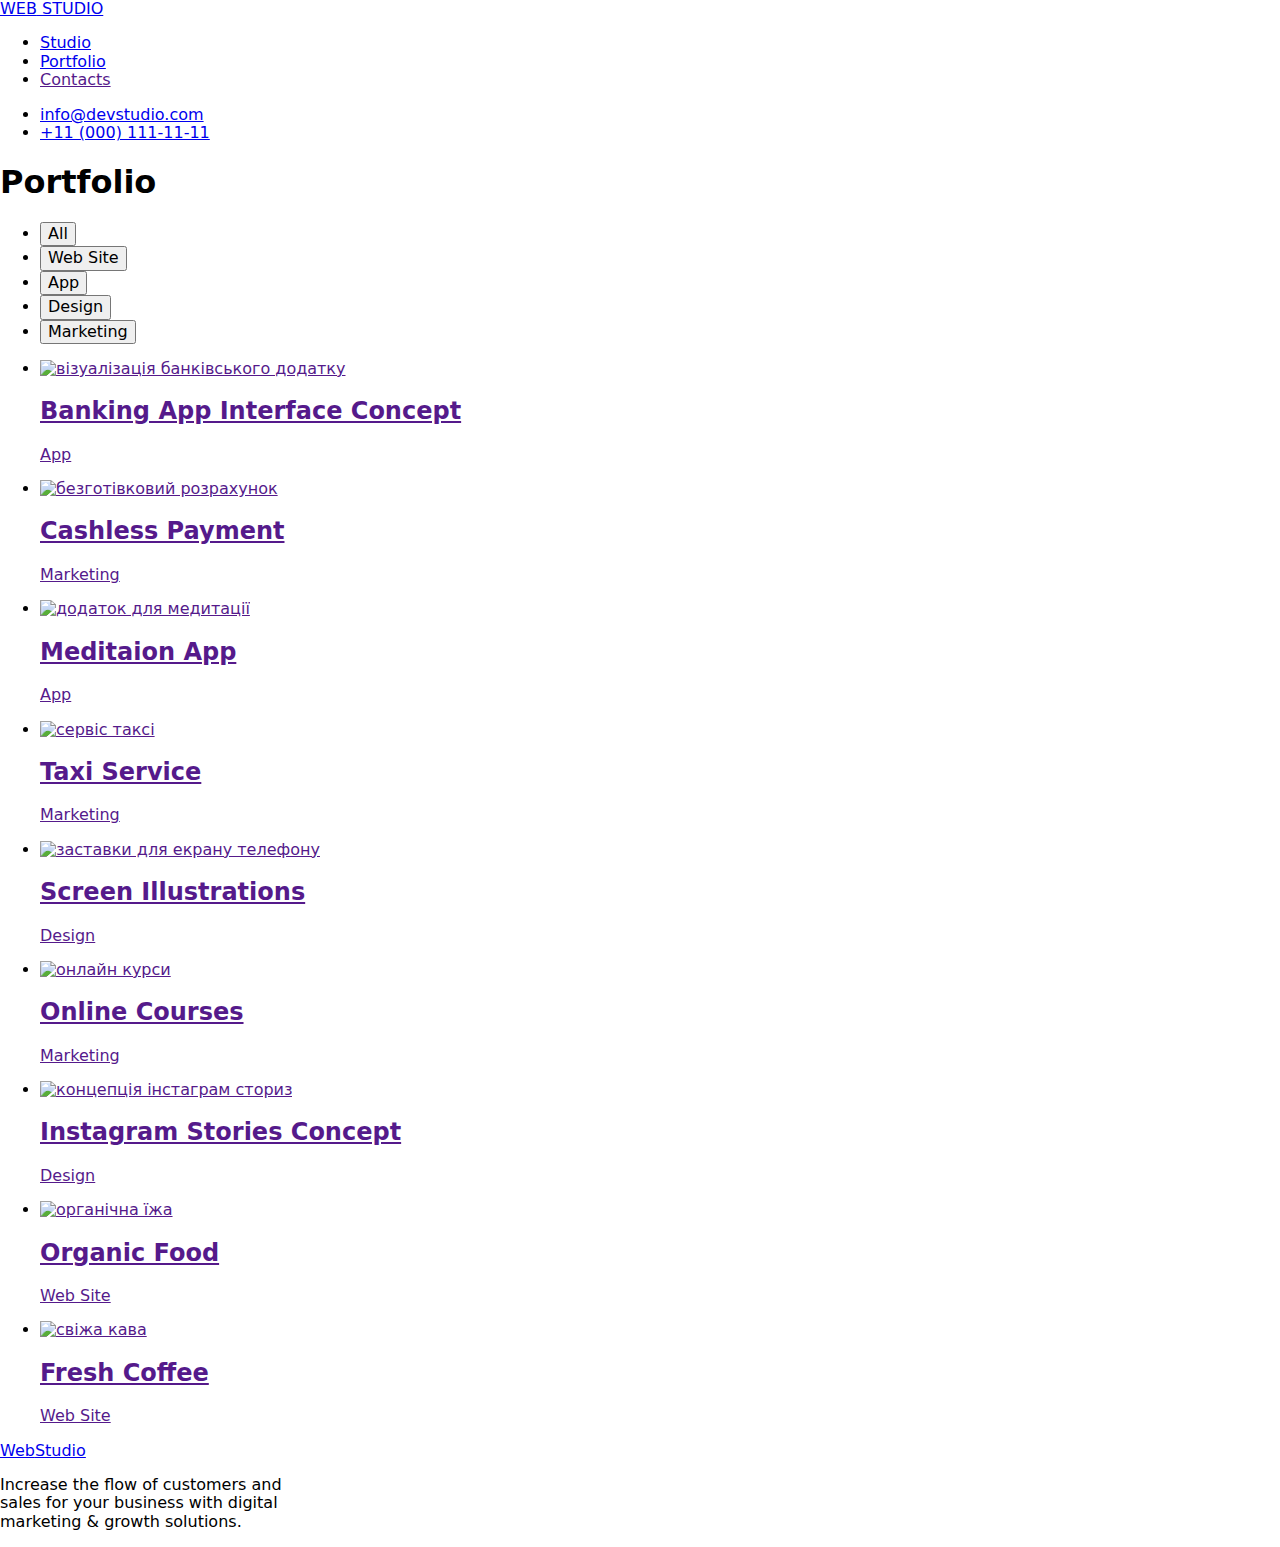
==== portfolio.html @ 1475aa77 "Add files via upload" ====
<!DOCTYPE html>
<html lang="uk">
  <head>
    <meta charset="UTF-8" />
    <meta http-equiv="X-UA-Compatible" content="IE=edge" />
    <meta name="viewport" content="width=device-width, initial-scale=1.0" />
    <title>Document</title>
    <link
      href="https://fonts.googleapis.com/css2?family=Raleway:wght@800&family=Roboto:wght@400;500;700;900&display=swap"
      rel="stylesheet"
    />
    <link
      rel="stylesheet"
      href="https://cdnjs.cloudflare.com/ajax/libs/modern-normalize/1.1.0/modern-normalize.min.css"
    />
    <link rel="stylesheet" href="./css/styles.css" />
  </head>
  <body>
    <header>
      <div class="container header-box">
        <a href="./" class="logo link"
          ><span class="logo-web">WEB</span>
          <span class="logo-studio">STUDIO</span></a
        >
        <nav>
          <ul class="site-nav list">
            <li><a href="./index.html" class="nav-link link">Studio</a></li>
            <li>
              <a href="./portfolio.html" class="nav-link link">Portfolio</a>
            </li>
            <li><a href="" class="nav-link link">Contacts</a></li>
          </ul>
        </nav>
        <ul class="contact">
          <li>
            <a class="linknav" href="mailto:info@devstudio.com" lang="en"
              >info@devstudio.com</a
            >
          </li>
          <li>
            <a class="linknav" href="tel:+110001111111">+11 (000) 111-11-11</a>
          </li>
        </ul>
      </div>
    </header>
    <main>
      <section class="main-section">
        <div class="container">
          <h1 class="visually-hidden">Portfolio</h1>
          <ul class="button list">
            <li>
              <button class="portfolio-button-all" type="button">All</button>
            </li>
            <li>
              <button class="portfolio-button-all" type="button">
                Web Site
              </button>
            </li>
            <li>
              <button class="portfolio-button-all" type="button">App</button>
            </li>
            <li>
              <button class="portfolio-button-all" type="button">Design</button>
            </li>
            <li>
              <button class="portfolio-button-all" type="button">
                Marketing
              </button>
            </li>
          </ul>
        </div>
        <div class="container">
          <ul class="portfolio list">
            <li>
              <a href="" class="list link">
                <img
                  src="./images/banking_app_interface_concept.jpg"
                  alt="візуалізація банківського додатку"
                  width="360"
                  height="300"
                />
                <div class="portfolio-box">
                  <h2 class="portfolio-title">Banking App Interface Concept</h2>
                  <p class="portfolio product">App</p>
                </div>
              </a>
            </li>
            <li>
              <a href="" class="list link">
                <img
                  src="./images/cashless_payment.jpg"
                  alt="безготівковий розрахунок"
                  width="360"
                  height="300"
                />
                <div class="portfolio-box">
                  <h2 class="portfolio-title">Cashless Payment</h2>
                  <p class="portfolio product">Marketing</p>
                </div>
              </a>
            </li>
            <li>
              <a href="" class="list link">
                <img
                  src="./images/meditaion_app.jpg"
                  alt="додаток для медитації"
                  width="360"
                  height="300"
                />
                <div class="portfolio-box">
                  <h2 class="portfolio-title">Meditaion App</h2>

                  <p class="portfolio product">App</p>
                </div>
              </a>
            </li>
            <li>
              <a href="" class="list link">
                <img
                  src="./images/taxi_service.jpg"
                  alt="сервіс таксі"
                  width="360"
                  height="300"
                />
                <div class="portfolio-box">
                  <h2 class="portfolio-title">Taxi Service</h2>

                  <p class="portfolio product">Marketing</p>
                </div>
              </a>
            </li>
            <li>
              <a href="" class="list link">
                <img
                  src="./images/screen_illustrations.jpg"
                  alt="заставки для екрану телефону"
                  width="360"
                  height="300"
                />
                <div class="portfolio-box">
                  <h2 class="portfolio-title">Screen Illustrations</h2>

                  <p class="portfolio product">Design</p>
                </div>
              </a>
            </li>
            <li>
              <a href="" class="list link">
                <img
                  src="./images/online_courses.jpg"
                  alt="онлайн курси "
                  width="360"
                  height="300"
                />
                <div class="portfolio-box">
                  <h2 class="portfolio-title">Online Courses</h2>
                  <p class="portfolio product">Marketing</p>
                </div>
              </a>
            </li>
            <li>
              <a href="" class="list link">
                <img
                  src="./images/instagram_stories_concept.jpg"
                  alt="концепція інстаграм сториз"
                  width="360"
                  height="300"
                />
                <div class="portfolio-box">
                  <h2 class="portfolio-title">Instagram Stories Concept</h2>
                  <p class="portfolio product">Design</p>
                </div>
              </a>
            </li>
            <li>
              <a href="" class="list link">
                <img
                  src="./images/organic_food.jpg"
                  alt="органічна їжа"
                  width="360"
                  height="300"
                />
                <div class="portfolio-box">
                  <h2 class="portfolio-title">Organic Food</h2>
                  <p class="portfolio product">Web Site</p>
                </div>
              </a>
            </li>
            <li>
              <a href="" class="list link">
                <img
                  src="./images/fresh_coffee.jpg"
                  alt="свіжа кава"
                  width="360"
                  height="300"
                />
                <div class="portfolio-box">
                  <h2 class="portfolio-title">Fresh Coffee</h2>
                  <p class="portfolio product">Web Site</p>
                </div>
              </a>
            </li>
          </ul>
        </div>
      </section>
    </main>
    <footer class="footer">
      <div class="container">
        <a class="logo-footer" href="./index.html"
          >Web<span class="logo-footer-second">Studio</span></a
        >
        <p class="footer_text">
          Increase the flow of customers and
          <br />
          sales for your business with digital
          <br />
          marketing & growth solutions.
        </p>
      </div>
    </footer>
  </body>
</html>
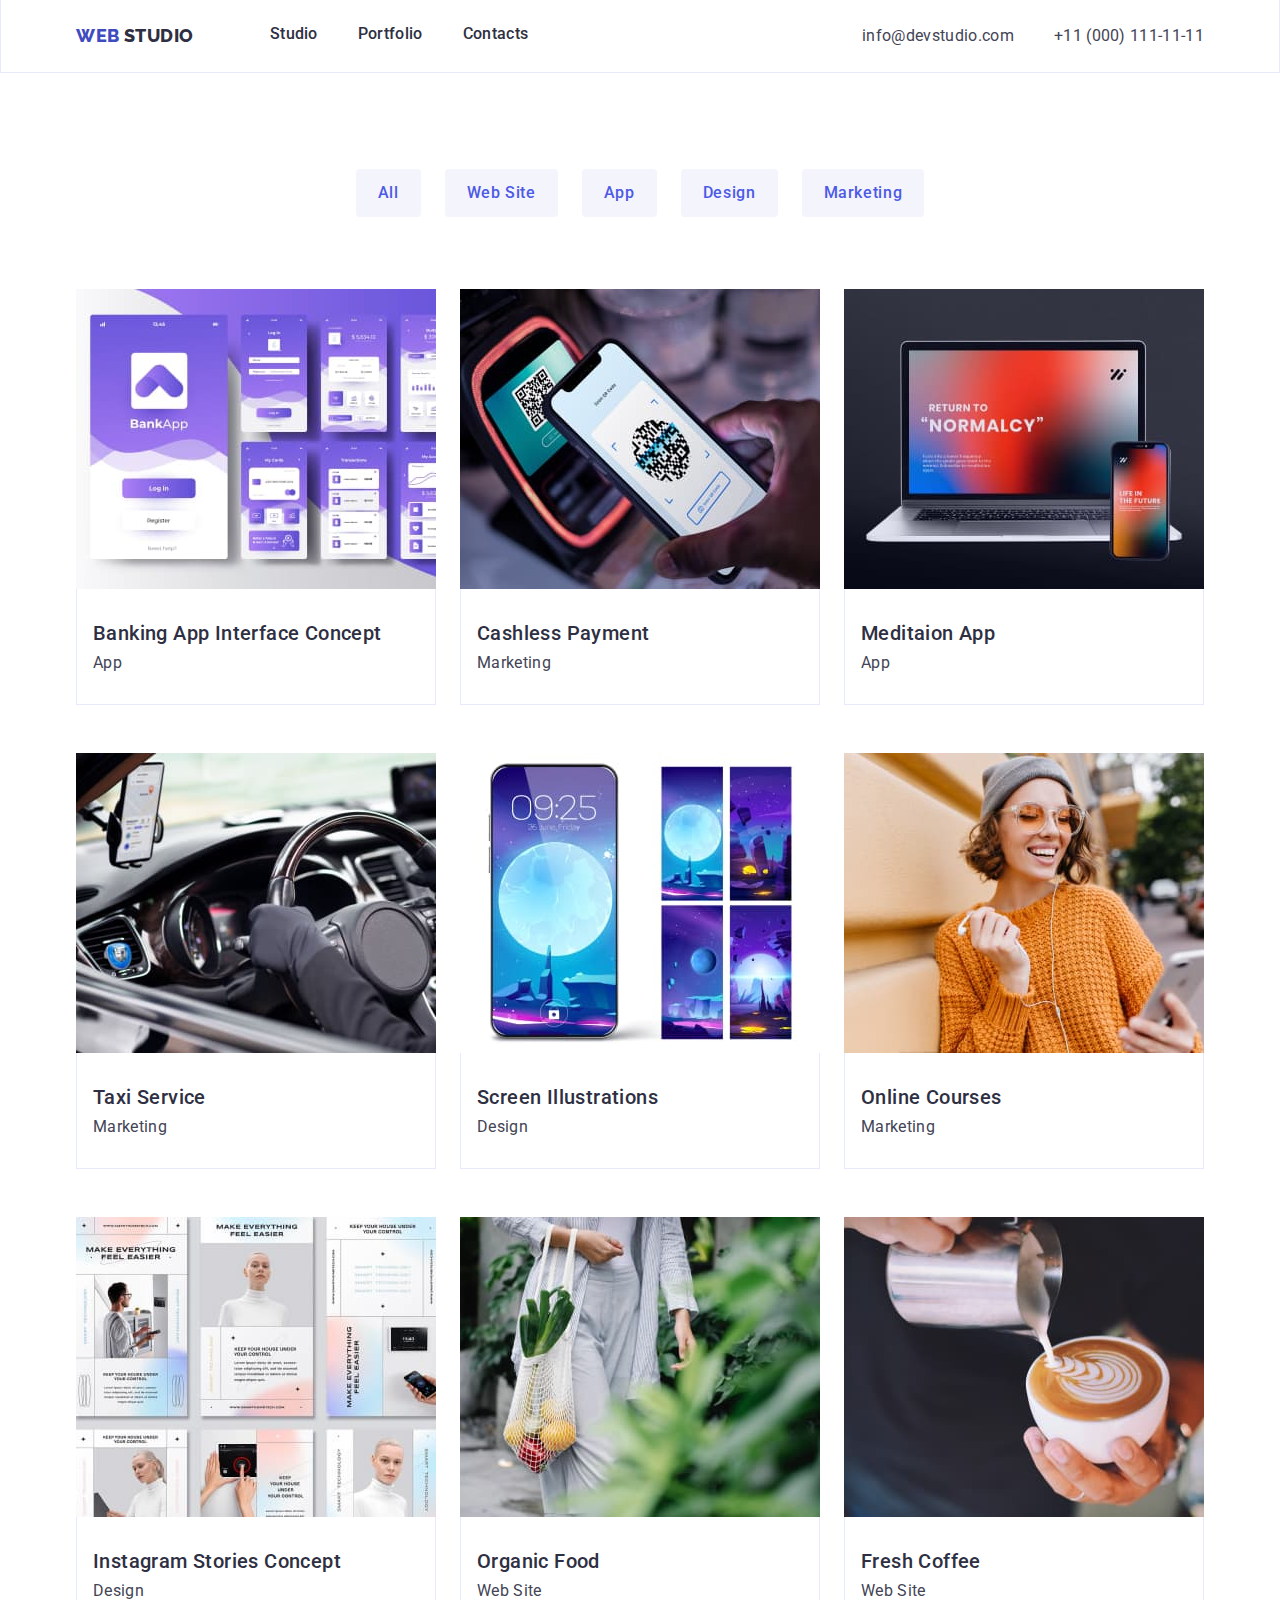
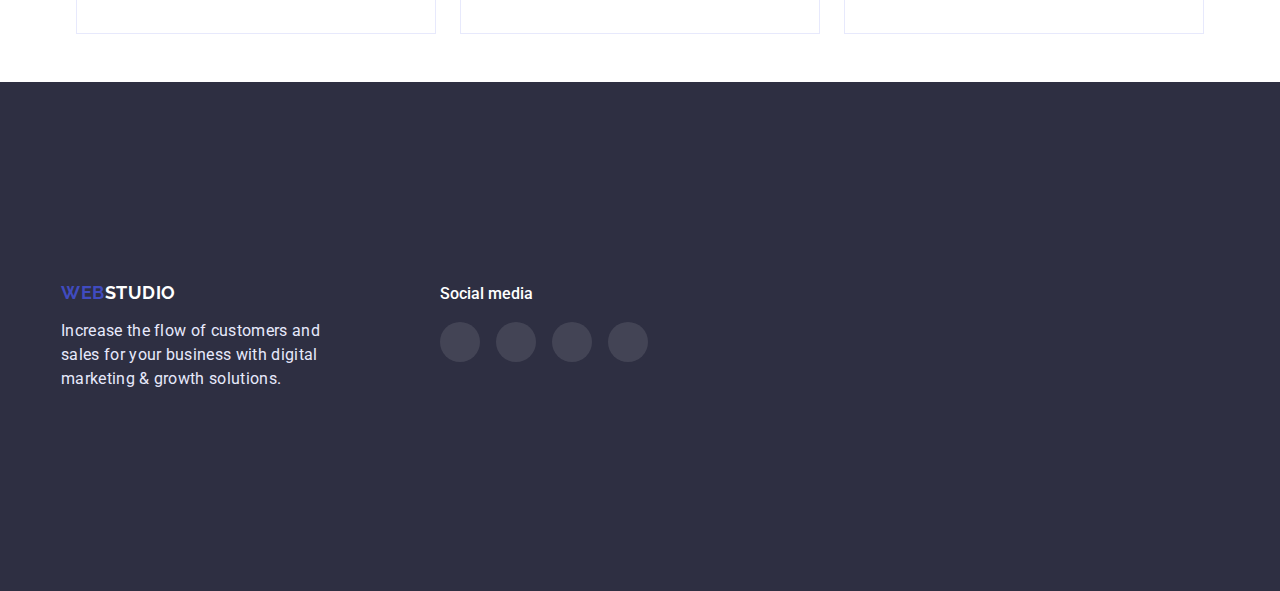
==== commit 123e2260: "Add files via upload" ====
--- a/portfolio.html
+++ b/portfolio.html
@@ -16,7 +16,7 @@
     <link rel="stylesheet" href="./css/styles.css" />
   </head>
   <body>
-    <header>
+    <header class="border-buttom">
       <div class="container header-box">
         <a href="./" class="logo link"
           ><span class="logo-web">WEB</span>
@@ -71,7 +71,7 @@
         </div>
         <div class="container">
           <ul class="portfolio list">
-            <li>
+            <li class="portfolio-one">
               <a href="" class="list link">
                 <img
                   src="./images/banking_app_interface_concept.jpg"
@@ -85,7 +85,7 @@
                 </div>
               </a>
             </li>
-            <li>
+            <li class="portfolio-one">
               <a href="" class="list link">
                 <img
                   src="./images/cashless_payment.jpg"
@@ -99,7 +99,7 @@
                 </div>
               </a>
             </li>
-            <li>
+            <li class="portfolio-one">
               <a href="" class="list link">
                 <img
                   src="./images/meditaion_app.jpg"
@@ -114,7 +114,7 @@
                 </div>
               </a>
             </li>
-            <li>
+            <li class="portfolio-one">
               <a href="" class="list link">
                 <img
                   src="./images/taxi_service.jpg"
@@ -129,7 +129,7 @@
                 </div>
               </a>
             </li>
-            <li>
+            <li class="portfolio-one">
               <a href="" class="list link">
                 <img
                   src="./images/screen_illustrations.jpg"
@@ -144,7 +144,7 @@
                 </div>
               </a>
             </li>
-            <li>
+            <li class="portfolio-one">
               <a href="" class="list link">
                 <img
                   src="./images/online_courses.jpg"
@@ -158,7 +158,7 @@
                 </div>
               </a>
             </li>
-            <li>
+            <li class="portfolio-one">
               <a href="" class="list link">
                 <img
                   src="./images/instagram_stories_concept.jpg"
@@ -172,7 +172,7 @@
                 </div>
               </a>
             </li>
-            <li>
+            <li class="portfolio-one">
               <a href="" class="list link">
                 <img
                   src="./images/organic_food.jpg"
@@ -186,7 +186,7 @@
                 </div>
               </a>
             </li>
-            <li>
+            <li class="portfolio-one">
               <a href="" class="list link">
                 <img
                   src="./images/fresh_coffee.jpg"
@@ -205,17 +205,52 @@
       </section>
     </main>
     <footer class="footer">
-      <div class="container">
-        <a class="logo-footer" href="./index.html"
-          >Web<span class="logo-footer-second">Studio</span></a
-        >
-        <p class="footer_text">
-          Increase the flow of customers and
-          <br />
-          sales for your business with digital
-          <br />
-          marketing & growth solutions.
-        </p>
+      <div class="container footer">
+        <div>
+          <a class="logo-footer" href="./index.html"
+            >Web<span class="logo-footer-second">Studio</span></a
+          >
+          <p class="footer_text">
+            Increase the flow of customers and
+            <br />
+            sales for your business with digital
+            <br />
+            marketing & growth solutions.
+          </p>
+        </div>
+        <div>
+          <h2 class="footer-title">Social media</h2>
+          <ul class="footer-social-media-list">
+            <li>
+              <a href class="footer-social-media-link">
+                <svg class="footer-social-media-icon" width="20" height="20">
+                  <use href="./images/sprite.svg#icon-instagram"></use>
+                </svg>
+              </a>
+            </li>
+            <li>
+              <a href class="footer-social-media-link">
+                <svg class="footer-social-media-icon" width="20" height="20">
+                  <use href="./images/sprite.svg#icon-twiter"></use>
+                </svg>
+              </a>
+            </li>
+            <li>
+              <a href class="footer-social-media-link">
+                <svg class="footer-social-media-icon" width="20" height="20">
+                  <use href="./images/sprite.svg#icon-facebook"></use>
+                </svg>
+              </a>
+            </li>
+            <li>
+              <a href class="footer-social-media-link">
+                <svg class="footer-social-media-icon" width="20" height="20">
+                  <use href="./images/sprite.svg#icon-in"></use>
+                </svg>
+              </a>
+            </li>
+          </ul>
+        </div>
       </div>
     </footer>
   </body>
--- a/css/styles.css
+++ b/css/styles.css
@@ -0,0 +1,707 @@
+:root {
+  --color-primary: #212121;
+  --color-secondary: #434455;
+  --color-accent: #404bbf;
+  --color-subtitle-background: #e7e9fc;
+  --color-button: #f4f4fd;
+  --color-dark: #2e2f42;
+  --color-inverted: #fefefe;
+  --color-white: #ffffff;
+  --color-background: #2e2f42;
+  --color-filtres: #f5f4fd;
+  --button: #4d5ae5;
+  --border: #000;
+  --shadow: rgba(0, 0, 0, 0.25);
+  --color-footer-link-hover: #31d0aa;
+  --color-customers-icon: #8e8f99;
+}
+
+html {
+  box-sizing: border-box;
+}
+
+*,
+*::before,
+*::after {
+  box-sizing: inherit;
+}
+
+body {
+  color: var(--color-dark);
+  background-color: var(--color-white);
+  font-family: "Roboto", sans-serif;
+}
+
+ul,
+ol {
+  list-style-type: none;
+  list-style: none;
+  padding-left: 0;
+  margin: 0;
+}
+
+h1 h2 h3 h4 h5 h6 p {
+  margin: 0;
+  padding: 0;
+}
+
+p {
+  padding: 0;
+  margin: 0;
+}
+
+.container {
+  width: 1158px;
+  margin-left: auto;
+  margin-right: auto;
+  padding: 0 15px;
+}
+
+.visually-hidden {
+  position: absolute;
+  white-space: nowrap;
+  width: 1px;
+  height: 1px;
+  overflow: hidden;
+  border: 0;
+  padding: 0;
+  clip: rect(0 0 0 0);
+  clip-path: inset(50%);
+  margin: -1px;
+}
+
+img {
+  display: block;
+  height: auto;
+}
+
+/* header */
+.header {
+  background-color: var(--basic-bcg-color);
+}
+
+.header-box {
+  display: flex;
+}
+
+.border-buttom {
+  border: 1px solid var(--color-subtitle-background);
+  border-top: none;
+}
+
+.site-nav {
+  display: flex;
+  gap: 40px;
+  margin-left: 76px;
+}
+.nav-link {
+  display: block;
+  color: var(--color-dark);
+  font-family: "Roboto";
+  font-style: normal;
+  font-weight: 500;
+  font-size: 16px;
+  line-height: 1.3;
+  letter-spacing: 0.02em;
+  padding-top: 24px;
+  padding-bottom: 24px;
+}
+.nav-link:hover,
+.nav-link:focus {
+  color: var(--color-accent);
+}
+
+.site-contacts {
+  display: flex;
+  gap: 40px;
+  margin-left: auto;
+}
+.contacts-link {
+  color: var(--color-secondary);
+  font-family: "Roboto";
+  font-style: normal;
+  font-weight: 400;
+  font-size: 16px;
+  line-height: 1.5;
+  letter-spacing: 0.02em;
+}
+.contacts-link:hover,
+.contacts-link:focus {
+  color: var(--color-accent);
+}
+
+/* Logo */
+
+.logo {
+  margin: 0;
+  padding-top: 24px;
+  padding-bottom: 24px;
+}
+
+.logo-web {
+  color: var(--color-accent);
+  font-family: "Raleway";
+  font-style: normal;
+  font-weight: 800;
+  font-size: 18px;
+  line-height: 1.3;
+  letter-spacing: 0.03em;
+  padding-top: 24px;
+  padding-bottom: 24px;
+}
+
+.logo-studio {
+  color: #2e2f42;
+  font-family: "Raleway";
+  font-style: normal;
+  font-weight: 800;
+  font-size: 18px;
+  line-height: 1.3;
+  letter-spacing: 0.03em;
+}
+
+.logo-footer {
+  color: var(--color-accent);
+  font-family: "Raleway", sans-serif;
+  font-weight: 700;
+  font-size: 26px;
+  line-height: 1.2;
+  letter-spacing: 0.03em;
+  background-color: var(--color-background);
+  text-decoration: none;
+}
+
+.logo-footer-second {
+  color: var(--color-white);
+  font-family: "Raleway";
+  font-weight: 700;
+  font-size: 26px;
+  line-height: 1.2;
+  letter-spacing: 0.03em;
+  background-color: var(--color-background);
+  text-decoration: none;
+}
+
+/* Link */
+
+.link-current {
+  color: var(--color-accent);
+  font-weight: 500;
+  font-size: 16px;
+  line-height: 1.5;
+  letter-spacing: 0.02em;
+  text-decoration: none;
+}
+
+.nav-list {
+  display: flex;
+  gap: 40px;
+  margin-left: 76px;
+  padding-top: 24px;
+  padding-bottom: 24px;
+}
+
+.link {
+  text-decoration: none;
+}
+
+.link-current {
+  color: var(--color-accent);
+  font-size: 16px;
+  line-height: 1.5;
+  letter-spacing: 0.02em;
+  font-weight: 500;
+  text-decoration: none;
+  padding: 0px;
+  gap: 40px;
+  display: flex;
+}
+
+.contact {
+  display: flex;
+  gap: 40px;
+  margin-left: auto;
+  padding-top: 24px;
+  padding-bottom: 24px;
+}
+
+.linknav {
+  color: var(--color-secondary);
+  font-weight: 400;
+  font-size: 16px;
+  line-height: 1.5;
+  letter-spacing: 0.02em;
+  text-decoration: none;
+  padding-top: 24px;
+  padding-bottom: 24px;
+}
+
+.link:hover {
+  color: var(--color-accent);
+}
+
+.linknav:hover {
+  color: var(--color-accent);
+}
+
+.link-current:hover {
+  color: var(--color-accent);
+}
+
+.link:focus {
+  color: var(--color-accent);
+}
+
+.linknav:focus {
+  color: var(--color-accent);
+}
+
+.link-current:focus {
+  color: var(--color-accent);
+}
+
+.link-adress {
+  font-style: normal;
+  font-size: 14px;
+  line-height: 24px;
+  letter-spacing: 0.03em;
+  color: var(--color-white);
+  text-decoration: none;
+}
+
+.link-contacts {
+  font-style: normal;
+  font-weight: 500;
+  font-size: 14px;
+  line-height: 16px;
+  letter-spacing: 0.02em;
+  color: var(--color-secondary);
+  text-decoration: none;
+}
+
+.link-contacts:hover {
+  color: var(--color-accent);
+}
+
+.link-contacts:focus {
+  color: var(--color-accent);
+}
+
+/* Button */
+
+.primary-button {
+  background-color: var(--button);
+  color: var(--color-white);
+  font-weight: 500;
+  font-size: 16px;
+  line-height: 1.5;
+  letter-spacing: 0.04em;
+  font-family: inherit;
+  border: none;
+  display: block;
+  padding: 16px 32px;
+  cursor: pointer;
+  box-shadow: 0px 4px 4px rgba(0, 0, 0, 0.15);
+  border-radius: 4px;
+
+  margin: 0 auto;
+}
+
+.primary-button:hover {
+  background-color: var(--color-accent);
+}
+
+.primary-button:focus {
+  background-color: var(--color-accent);
+}
+
+.pic {
+  list-style: none;
+  padding-bottom: 120px;
+  margin: 0;
+}
+
+.pic-list {
+  display: flex;
+  gap: 24px;
+}
+
+.pic-title {
+  margin-top: 0;
+  margin-bottom: 72px;
+  color: var(--color-dark);
+  font-weight: 700;
+  font-size: 36px;
+  line-height: 1.11;
+  text-align: center;
+  text-transform: capitalize;
+  letter-spacing: 0.02em;
+}
+
+.main-section {
+  padding-top: 96px;
+  padding-bottom: 48px;
+}
+
+.button.list {
+  display: flex;
+  gap: 24px;
+  justify-content: center;
+  margin-bottom: 72px;
+}
+
+.portfolio-button-all {
+  background-color: var(--color-button);
+  color: var(--button);
+  font-family: inherit;
+  cursor: pointer;
+  border-radius: 4px;
+  border: 1px;
+  font-weight: 500;
+  font-size: 16px;
+  line-height: 1.5;
+  letter-spacing: 0.04em;
+  padding: 12px 22px;
+  text-transform: capitalize;
+}
+
+.portfolio-button-all:hover {
+  color: var(--color-white);
+  background: var(--color-accent);
+  box-shadow: 0px 3px 1px rgba(0, 0, 0, 0.1), 0px 1px 2px rgba(0, 0, 0, 0.08),
+    0px 2px 2px rgba(0, 0, 0, 0.12);
+}
+.portfolio-button-all:focus {
+  color: var(--color-white);
+  background: var(--color-accent);
+  box-shadow: 0px 3px 1px rgba(0, 0, 0, 0.1), 0px 1px 2px rgba(0, 0, 0, 0.08),
+    0px 2px 2px rgba(0, 0, 0, 0.12);
+}
+
+/* Hero section */
+
+.feature {
+  padding: 120px 0;
+}
+
+.hero {
+  text-align: center;
+  background-color: var(--color-background);
+  padding: 188px 0;
+  background-image: linear-gradient(
+      rgba(46, 47, 66, 0.7),
+      rgba(46, 47, 66, 0.7)
+    ),
+    url("..//images/people_office_1.jpg");
+  background-repeat: no-repeat;
+  background-size: cover;
+  background-position: right;
+}
+
+.hero-title {
+  margin-top: 0;
+  margin-bottom: 48px;
+  color: var(--color-white);
+  font-size: 56px;
+  line-height: 1.07;
+  letter-spacing: 0.02em;
+}
+
+/* Advantages section */
+
+.list-item-icon {
+  width: 59.72px;
+  height: 64px;
+}
+
+.advantage-card {
+  display: flex;
+  gap: 24px;
+  vertical-align: middle;
+}
+
+.advantage-thumb {
+  display: flex;
+  gap: 24px;
+  vertical-align: middle;
+  width: 264px;
+  height: 112px;
+  background: #f4f4fd;
+  justify-content: center;
+  align-items: center;
+}
+
+.advantage-card-title {
+  margin-bottom: 8px;
+  margin-top: 8px;
+  color: var(--color-dark);
+  font-weight: 500;
+  font-size: 20px;
+  line-height: 1.2;
+  letter-spacing: 0.02em;
+}
+
+.advantage-card-text {
+  margin: 0;
+  display: flex;
+  font-size: 16px;
+  line-height: 1.5;
+  letter-spacing: 0.02em;
+  color: var(--color-secondary);
+}
+
+.team {
+  background-color: var(--color-filtres);
+  padding: 120px;
+}
+
+.team-card {
+  background-color: var(--color-white);
+  box-shadow: 0px 1px 6px rgba(46, 47, 66, 0.08),
+    0px 1px 1px rgba(46, 47, 66, 0.16), 0px 2px 1px rgba(46, 47, 66, 0.08);
+  border-radius: 0px 0px 4px 4px;
+}
+
+.person {
+  padding: 32px 16px;
+  text-align: center;
+}
+
+.person-social-media-list {
+  display: flex;
+  gap: 24px;
+}
+
+.person-social-media-link {
+  display: flex;
+  align-items: center;
+  justify-content: center;
+  cursor: pointer;
+  border-radius: 50%;
+  width: 40px;
+  height: 40px;
+  background-color: #4d5ae5;
+  color: var(--color-button);
+}
+
+.person-social-media-link:focus {
+  background-color: var(--color-accent);
+}
+
+.person-social-media-link:hover {
+  background-color: var(--color-accent);
+}
+
+.team-title {
+  color: var(--color-dark);
+  font-weight: 700;
+  font-size: 36px;
+  line-height: 1.11;
+  text-align: center;
+  text-transform: none;
+  letter-spacing: 0.02em;
+}
+
+.team-list {
+  list-style: none;
+  display: flex;
+  gap: 24px;
+  margin-bottom: 0;
+  margin: 0 auto;
+}
+
+.team-worker {
+  background-color: var(--color-white);
+  color: var(--color-dark);
+  font-weight: 500;
+  font-size: 20px;
+  line-height: 1.2;
+  letter-spacing: 0.02em;
+  text-align: center;
+  margin-bottom: 8px;
+  margin-top: 0;
+}
+
+.team-job {
+  margin-top: 0px;
+  margin-bottom: 8px;
+  background-color: var(--color-white);
+  color: var(--color-secondary);
+  font-size: 16px;
+  line-height: 1.2;
+  text-align: center;
+}
+
+.сustomers-title {
+  text-align: center;
+  margin-bottom: 72px;
+  margin-top: 0;
+  font-size: 36px;
+  line-height: 1.1;
+  letter-spacing: 0.02em;
+  color: var(--color-dark);
+}
+
+.сustomers {
+  padding: 120px 0;
+}
+
+.сustomers-list {
+  display: flex;
+  gap: 24px;
+}
+
+.сustomers-icon {
+  margin-top: 16px;
+  width: 168px;
+  fill: currentColor;
+}
+
+.сustomers-link {
+  display: block;
+  text-align: center;
+  width: 168px;
+  height: 88px;
+  color: var(--color-customers-icon);
+  border: 1px solid var(--color-customers-icon);
+  border-radius: 4px;
+}
+
+.сustomers-link:hover,
+.сustomers-link:focus {
+  color: #404bbf;
+}
+
+.portfolio.list {
+  display: flex;
+  gap: 48px 24px;
+  flex-wrap: wrap;
+}
+
+.portfolio-one:hover {
+  box-shadow: 0px 1px 6px rgb(46 47 66 / 8%), 0px 1px 1px rgb(46 47 66 / 16%),
+    0px 2px 1px rgb(46 47 66 / 8%);
+}
+
+.portfolio-box {
+  padding: 32px 16px;
+  border: 1px solid var(--color-subtitle-background);
+  border-top: none;
+}
+
+.list.link {
+  text-decoration: none;
+}
+
+.list link {
+  text-decoration: none;
+}
+
+.portfolio-title {
+  margin-top: 0;
+  margin-bottom: 8px;
+  color: var(--color-dark);
+  font-family: "Roboto";
+  font-style: normal;
+  font-weight: 500;
+  font-size: 20px;
+  line-height: 1.2;
+  letter-spacing: 0.02em;
+  text-transform: capitalize;
+}
+
+.portfolio.product {
+  color: var(--color-secondary);
+  font-family: "Roboto";
+  font-style: normal;
+  font-weight: 400;
+  font-size: 16px;
+  line-height: 1.2;
+  letter-spacing: 0.02em;
+  text-transform: capitalize;
+}
+
+/* Footer */
+
+.footer {
+  background: var(--color-background);
+  padding: 100px 0;
+}
+
+.logo {
+  margin: 0;
+  padding-top: 24px;
+  padding-bottom: 24px;
+}
+
+.logo-footer {
+  color: var(--color-accent);
+  text-decoration: none;
+  font-family: Raleway, sans-serif;
+  font-size: 18px;
+  line-height: 1.17;
+  margin-top: 100px;
+  text-transform: uppercase;
+}
+
+.logo-footer-second {
+  color: var(--color-white);
+  font-family: Raleway, sans-serif;
+  font-size: 18px;
+  line-height: 1.17;
+  margin-top: 100px;
+  text-transform: uppercase;
+}
+
+.footer_text {
+  margin-top: 16px;
+  color: var(--color-subtitle-background);
+  font-style: normal;
+  font-size: 16px;
+  line-height: 1.5;
+  letter-spacing: 0.02em;
+}
+
+.footer {
+  display: flex;
+  flex-direction: row;
+  margin: 0 auto;
+}
+
+.footer-title {
+  margin-top: 0;
+  margin-bottom: 16px;
+  margin-left: 120px;
+  font-size: 16px;
+  line-height: 1.5;
+  color: var(--color-white);
+  font-family: "Roboto";
+  font-style: normal;
+  font-weight: 500;
+}
+
+.footer-social-media-list {
+  display: flex;
+  margin-left: 120px;
+  gap: 16px;
+  justify-content: center;
+}
+
+.footer-social-media-link {
+  display: flex;
+  align-items: center;
+  justify-content: center;
+  border-radius: 50%;
+  width: 40px;
+  height: 40px;
+  background-color: rgba(255, 255, 255, 0.1);
+  color: var(--color-button);
+}
+
+.footer-social-media-link:hover {
+  background-color: var(--color-footer-link-hover);
+}
+
+.footer-social-media-link:focus {
+  background-color: var(--color-footer-link-hover);
+}
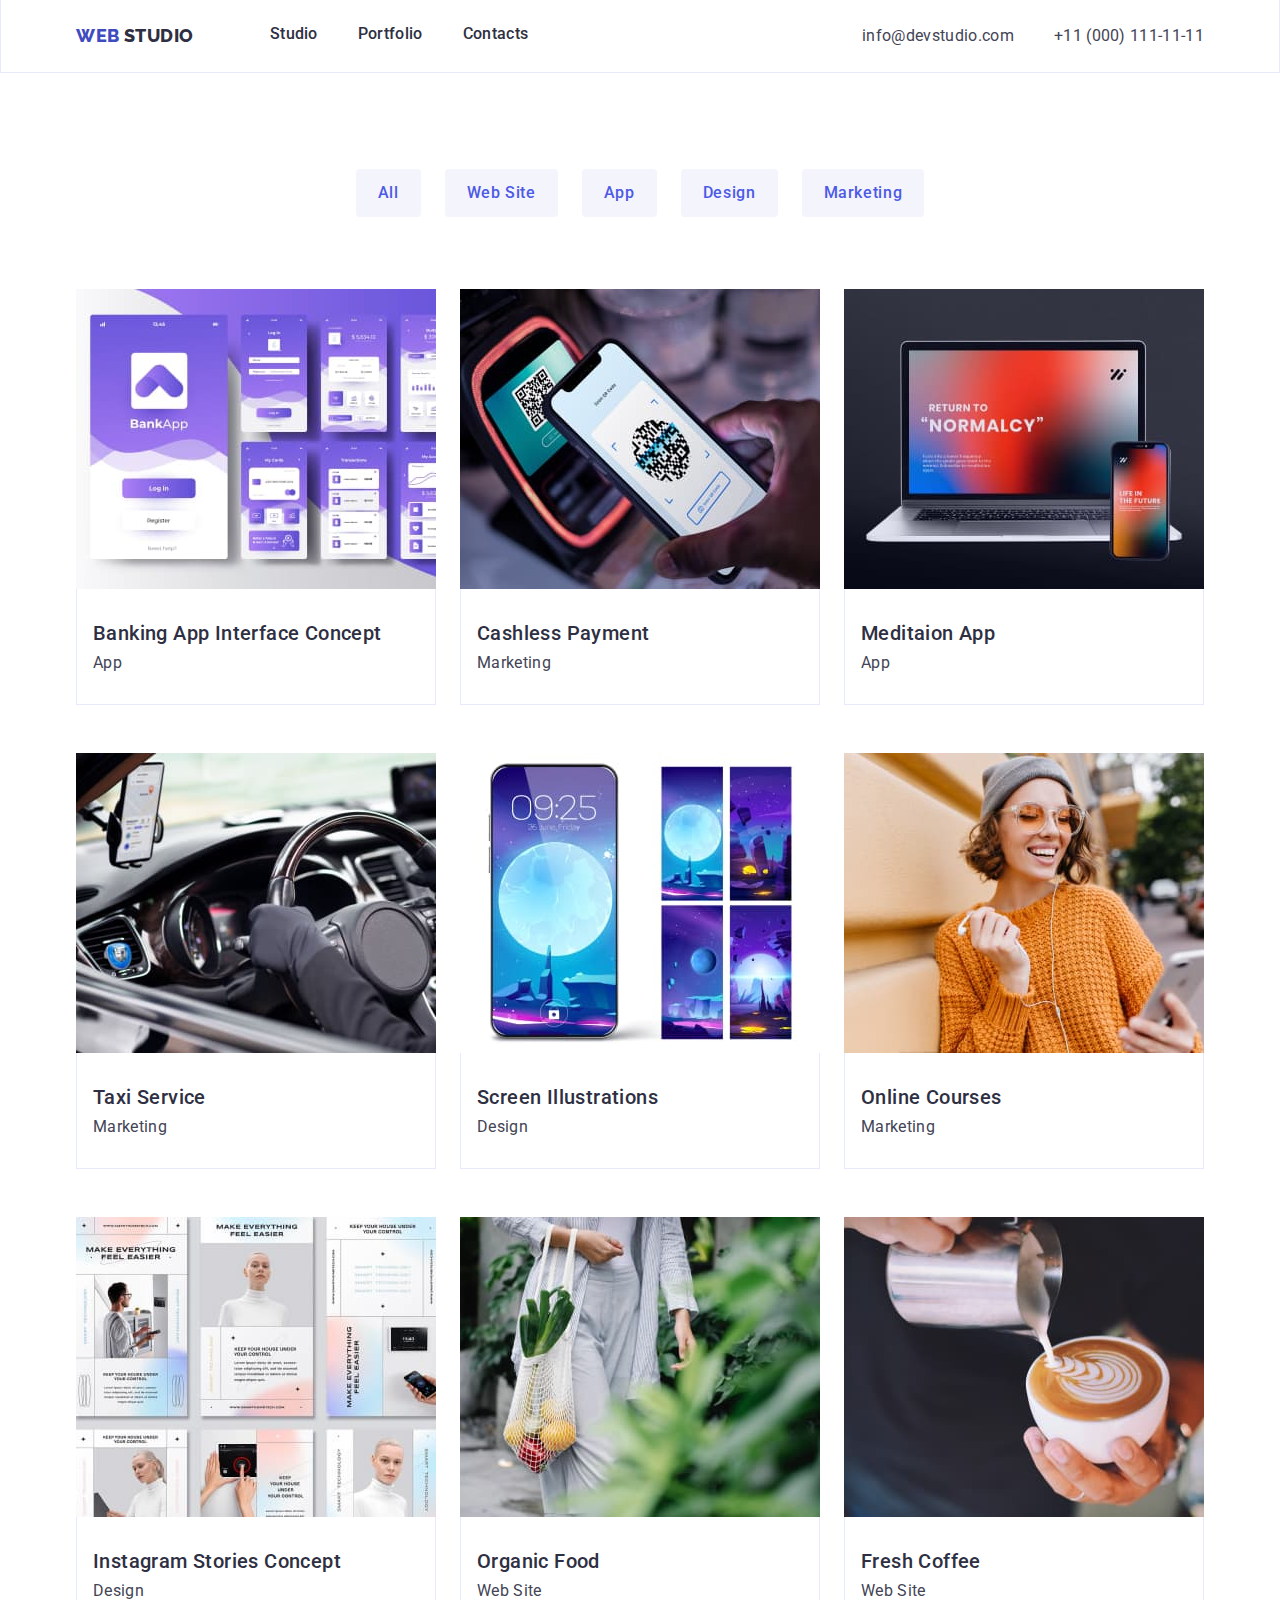
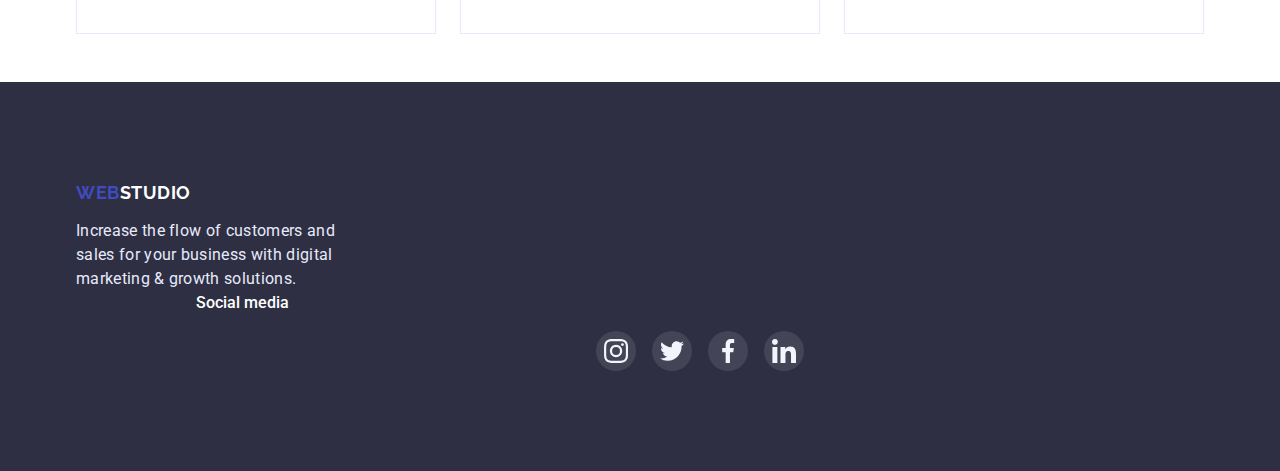
==== commit 007c273d: "Add files via upload" ====
--- a/portfolio.html
+++ b/portfolio.html
@@ -205,7 +205,7 @@
       </section>
     </main>
     <footer class="footer">
-      <div class="container footer">
+      <div class="container footer-box">
         <div>
           <a class="logo-footer" href="./index.html"
             >Web<span class="logo-footer-second">Studio</span></a
@@ -223,28 +223,28 @@
           <ul class="footer-social-media-list">
             <li>
               <a href class="footer-social-media-link">
-                <svg class="footer-social-media-icon" width="20" height="20">
+                <svg class="footer-social-media-icon" width="24" height="24">
                   <use href="./images/sprite.svg#icon-instagram"></use>
                 </svg>
               </a>
             </li>
             <li>
               <a href class="footer-social-media-link">
-                <svg class="footer-social-media-icon" width="20" height="20">
+                <svg class="footer-social-media-icon" width="24" height="24">
                   <use href="./images/sprite.svg#icon-twiter"></use>
                 </svg>
               </a>
             </li>
             <li>
               <a href class="footer-social-media-link">
-                <svg class="footer-social-media-icon" width="20" height="20">
+                <svg class="footer-social-media-icon" width="24" height="24">
                   <use href="./images/sprite.svg#icon-facebook"></use>
                 </svg>
               </a>
             </li>
             <li>
               <a href class="footer-social-media-link">
-                <svg class="footer-social-media-icon" width="20" height="20">
+                <svg class="footer-social-media-icon" width="24" height="24">
                   <use href="./images/sprite.svg#icon-in"></use>
                 </svg>
               </a>
